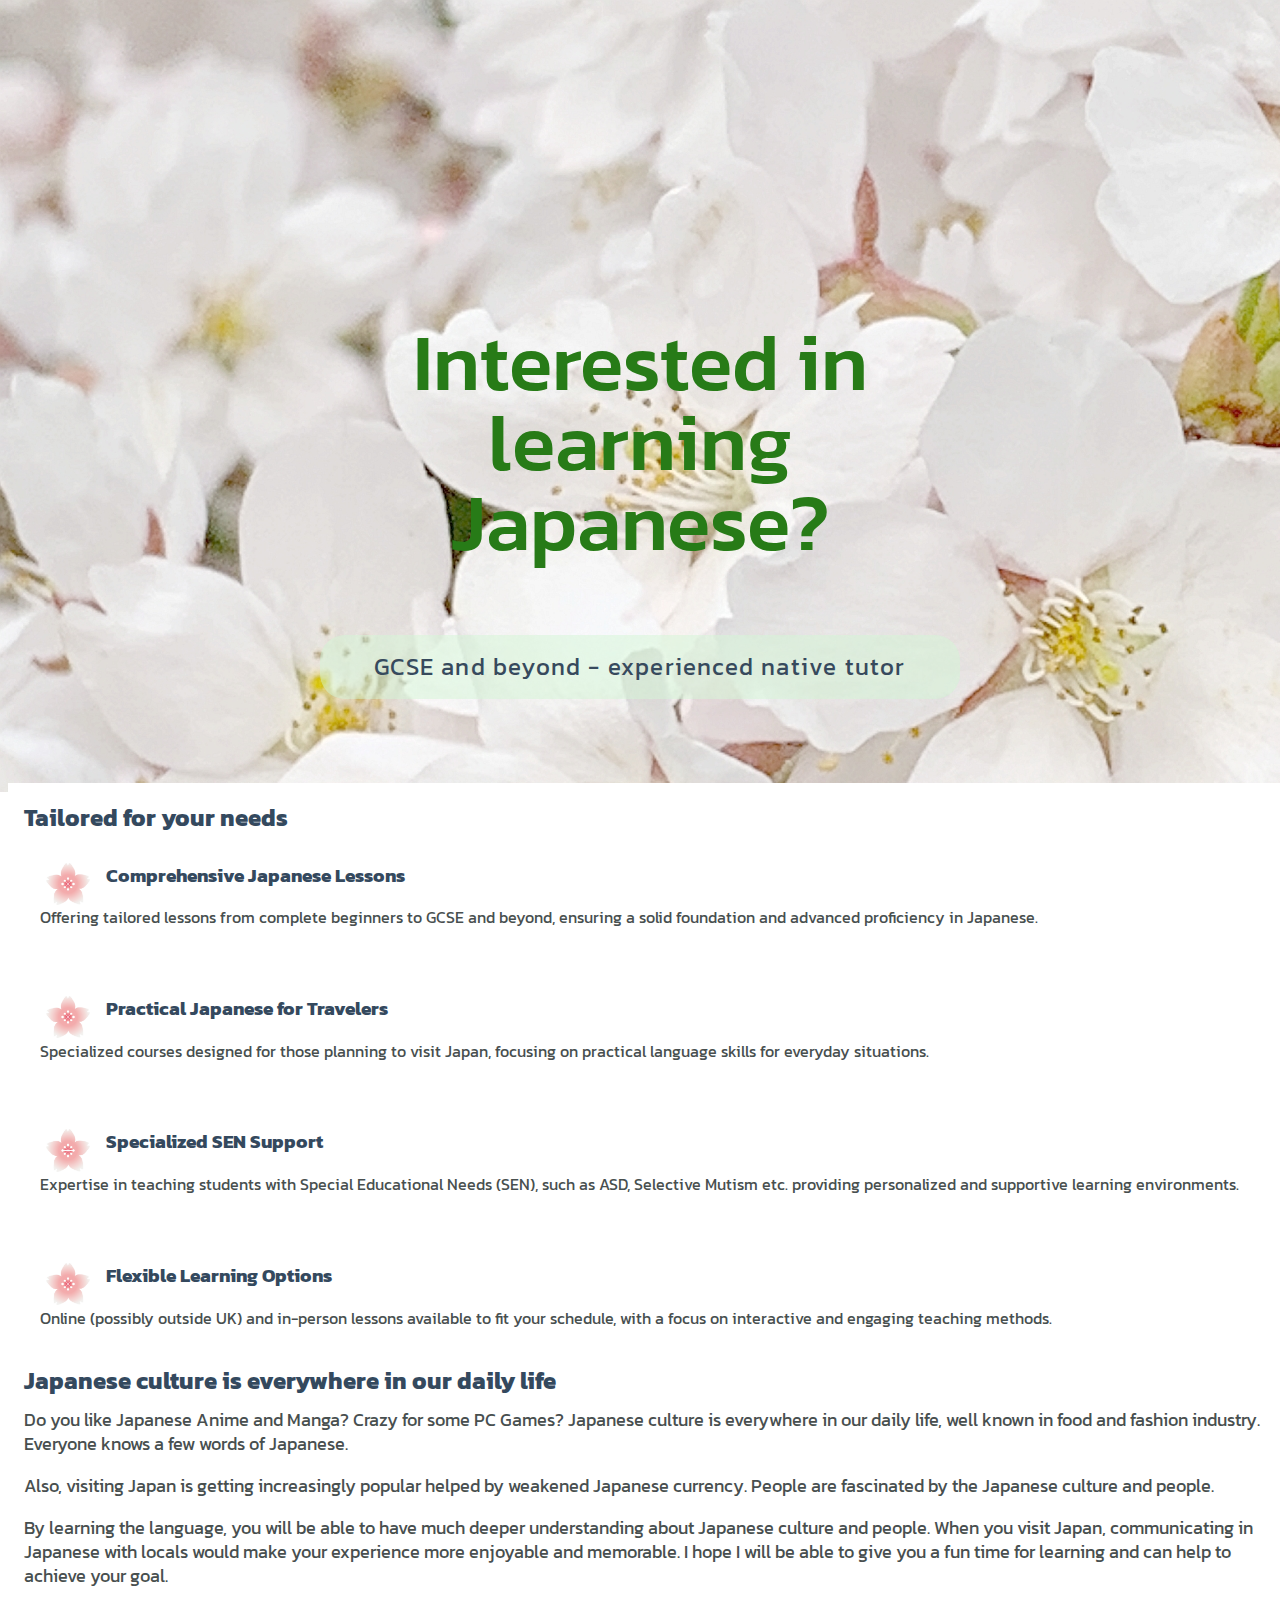
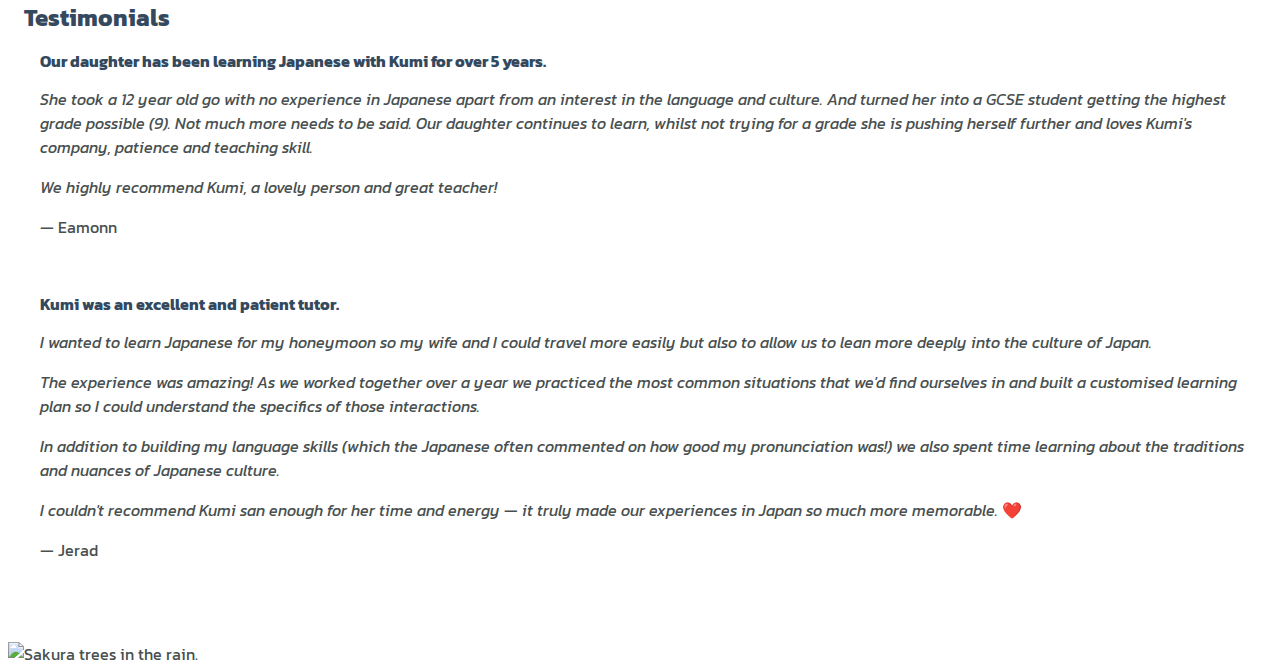
==== index.html @ 094c0b21 "Adjust testimonials" ====
<!-- This html is a modified version of a purecss (https://purecss.io/) layout under the Zlib licence (http://www.zlib.net/zlib_license.html) -->

<!doctype html>
<html lang="en">

<head>
    <meta charset="utf-8">
    <meta name="viewport" content="width=device-width, initial-scale=1.0">
    <title>jptutor</title>
    <link rel="stylesheet" href="https://cdn.jsdelivr.net/npm/purecss@3.0.0/build/pure-min.css"
        integrity="sha384-X38yfunGUhNzHpBaEBsWLO+A0HDYOQi8ufWDkZ0k9e0eXz/tH3II7uKZ9msv++Ls" crossorigin="anonymous">
    <link rel="stylesheet" href="https://cdn.jsdelivr.net/npm/purecss@3.0.0/build/grids-responsive-min.css">
    <link rel="stylesheet" href="https://netdna.bootstrapcdn.com/font-awesome/4.0.3/css/font-awesome.css">
    <link rel="stylesheet" href="styles.css">

    <link rel="preconnect" href="https://fonts.googleapis.com">
    <link rel="preconnect" href="https://fonts.gstatic.com" crossorigin>
    <link
        href="https://fonts.googleapis.com/css2?family=Kanit:ital,wght@0,100;0,200;0,300;0,400;0,500;0,600;0,700;0,800;0,900;1,100;1,200;1,300;1,400;1,500;1,600;1,700;1,800;1,900&display=swap"
        rel="stylesheet">
</head>

<body>

    <div class="header">
        <div class="home-menu pure-menu pure-menu-horizontal pure-menu-fixed">
            <ul class="pure-menu-list">
                <li class="pure-menu-item pure-menu-selected bigger"><a href="index.html" class="pure-menu-link">Home</a></li>
                <li class="pure-menu-item bigger"><a href="about.html" class="pure-menu-link">About</a></li>
                <li class="pure-menu-item bigger"><a href="lessons.html" class="pure-menu-link">Lessons</a></li>
                <li class="pure-menu-item bigger"><a href="contact.html" class="pure-menu-link bigger">Contact</a></li>
            </ul>
        </div>
    </div>

    <div class="splash-container">
        <div class="splash">
            <h1 class="splash-head" style="text-align: center;">Interested in learning Japanese?</h1>
            <p class="splash-subhead splash-links" style="text-align: center;">
                <a href="#info" class="splash-links">GCSE and beyond - experienced native tutor</a>
            </p>
        </div>
    </div>



    <div class="content-wrapper">
        <div class="content">

            <section id="info">
                <h2>Tailored for your needs</h2>
            </section>

            <div class="pure-g">
                <div class="l-box pure-u-1 pure-u-md-1-2 pure-u-lg-1-4">

                    <h3 class="content-subhead">
                        <img class="pure-img icons" src="img/sakura_icon.png" alt="Cherry blossom icon">
                        Comprehensive Japanese Lessons
                    </h3>
                    <p>
                        Offering tailored lessons from complete beginners to GCSE and beyond, ensuring a solid
                        foundation and advanced proficiency in Japanese.
                    </p>
                </div>
                <div class="l-box pure-u-1 pure-u-md-1-2 pure-u-lg-1-4">
                    <h3 class="content-subhead">
                        <img class="pure-img icons" src="img/sakura_icon.png" alt="Cherry blossom icon">
                        Practical Japanese for Travelers
                    </h3>
                    <p>
                        Specialized courses designed for those planning to visit Japan, focusing on practical language
                        skills for everyday situations.
                    </p>
                </div>
                <div class="l-box pure-u-1 pure-u-md-1-2 pure-u-lg-1-4">
                    <h3 class="content-subhead">
                        <img class="pure-img icons" src="img/sakura_icon.png" alt="Cherry blossom icon">
                        Specialized SEN Support
                    </h3>
                    <p>
                        Expertise in teaching students with Special Educational Needs (SEN), such as ASD, Selective
                        Mutism etc. providing personalized and supportive learning environments.
                    </p>
                </div>
                <div class="l-box pure-u-1 pure-u-md-1-2 pure-u-lg-1-4">
                    <h3 class="content-subhead">
                        <img class="pure-img icons" src="img/sakura_icon.png" alt="Cherry blossom icon">
                        Flexible Learning Options
                    </h3>
                    <p>
                        Online (possibly outside UK) and in-person lessons available to fit your schedule, with a focus
                        on interactive and engaging teaching methods.
                    </p>
                </div>

                <section id="culutre">
                <h2>Japanese culture is everywhere in our daily life</h2>
                </section>

                <div style="font-size: 18px;">
                    <p>
                        Do you like Japanese Anime and Manga? Crazy for some PC Games? Japanese culture is everywhere in our daily life, well known in food and fashion industry. Everyone knows a few words of Japanese.
                    </p>

                    <p>
                        Also, visiting Japan is getting increasingly popular helped by weakened Japanese currency. People are fascinated by the Japanese culture and people. 
                    </p>

                    <p>
                        By learning the language, you will be able to have much deeper understanding about Japanese culture and people. When you visit Japan, communicating in Japanese with locals would make your experience more enjoyable and memorable. I hope I will be able to give you a fun time for learning and can help to achieve your goal.
                    </p>
                </div>

                <section id="testimonials">
                    <h2>Testimonials</h2>
                </section>

                <div class="pure-g">

                    <div class="l-box pure-u-1 pure-u-md-1-2">
                       
                        <h4>Our daughter has been learning Japanese with Kumi for over 5 years.</h4>

                        <p> <i>She took a 12 year old go with no experience in Japanese apart from an interest in the language and culture. And turned her into a GCSE student getting the highest grade possible (9). 
                        Not much more needs to be said. Our daughter continues to learn, whilst not trying for a grade she is pushing herself further and loves Kumi's company, 
                        patience and teaching skill. </i></p>
                        
                        <p><i>We highly recommend Kumi, a lovely person and great teacher!</i> </p>
                        
                        <p>&#8212; Eamonn </p> 
                    </div>

                    <div class="l-box pure-u-1 pure-u-md-1-2">
                        
                        <h4>Kumi was an excellent and patient tutor.</h4>

                        <p><i>I wanted to learn Japanese for my honeymoon so my wife and I could travel more easily but also to allow us to lean more deeply into the culture of Japan.</i></p>

                        <p><i>The experience was amazing! As we worked together over a year we practiced the most common situations that we'd find ourselves in and built a customised learning plan so I could 
                        understand the specifics of those interactions.</i></p>

                        <p><i>In addition to building my language skills (which the Japanese often commented on how good my pronunciation was!) we also spent time learning about the traditions and nuances of Japanese culture.</i></p>

                        <p><i>I couldn't recommend Kumi san enough for her time and energy — it truly made our experiences in Japan so much more memorable.</i> ❤️</p>
                       
                        <p>&#8212; Jerad </p> 

                    </div>

                </div>

            </div>

        </div>

        <img width="100%" alt="Sakura trees in the rain." class="pure-img-responsive" src="img/rainy_sakura.png">

    </div>


        <script>

            (function (window, document) {
                var menu = document.getElementById('menu'),
                    rollback,
                    WINDOW_CHANGE_EVENT = ('onorientationchange' in window) ? 'orientationchange' : 'resize';

                function toggleHorizontal() {
                    menu.classList.remove('closing');
                    [].forEach.call(
                        document.getElementById('menu').querySelectorAll('.custom-can-transform'),
                        function (el) {
                            el.classList.toggle('pure-menu-horizontal');
                        }
                    );
                };

                function toggleMenu() {
                    // set timeout so that the panel has a chance to roll up
                    // before the menu switches states
                    if (menu.classList.contains('open')) {
                        menu.classList.add('closing');
                        rollBack = setTimeout(toggleHorizontal, 500);
                    }
                    else {
                        if (menu.classList.contains('closing')) {
                            clearTimeout(rollBack);
                        } else {
                            toggleHorizontal();
                        }
                    }
                    menu.classList.toggle('open');
                    document.getElementById('toggle').classList.toggle('x');
                };

                function closeMenu() {
                    if (menu.classList.contains('open')) {
                        toggleMenu();
                    }
                }

                document.getElementById('toggle').addEventListener('click', function (e) {
                    toggleMenu();
                    e.preventDefault();
                });

                window.addEventListener(WINDOW_CHANGE_EVENT, closeMenu);
            })(this, this.document);

        </script>

</body>

</html>
---- styles.css ----
/*
 * -- NOTICE --
 * This stylesheet is a modified version of a purecss (https://purecss.io/) layout under the Zlib licence (http://www.zlib.net/zlib_license.html)
 */



* {
    -webkit-box-sizing: border-box;
    -moz-box-sizing: border-box;
    box-sizing: border-box;
    /* outline for debugging */
    /* outline: 1px solid red;
	outline-offset: -1px; */
}

/*
 * -- BASE STYLES --
 * Most of these are inherited from Base, but I want to change a few.
 */
body {
    line-height: 1.5em;
    color: #484f4f;
    font-size: 18px;
    font-family: "Kanit";
}


h1,
h2,
h3,
h4,
h5,
h6,
label {
    color: #34495e;
}

h2,
h4 {
    margin-bottom: -0.1em;
    margin-top: 0.3em;
}

th, td {
    padding-left: 15px;
    padding-bottom: 15px;
  }

.pure-img-responsive {
    max-width: 100%;
    height: auto;
}

.icons {
    float: left;
    width: 3.5em;
    padding-right: 0.5em;
}

/*
 * -- MY STYLES --
 */
.margin {
    margin-top: 0%;
    margin-bottom: 0%;
    margin-left: 10%;
    margin-right: 10%;
}

/*
 * -- LAYOUT STYLES --
 * These are some useful classes which I will need
 */
.l-box {
    padding: 1em;

}

.l-box-lrg {
    padding: 2em;
    border-bottom: 1px solid rgba(0, 0, 0, 0.1);
}

.is-center {
    text-align: center;
}

/* Adjust text for smaller screens */
@media (max-width: 35.5em) {
    .bigger {
        font-size: 18px;
    }
}

/*
 * -- PURE FORM STYLES --
 * Style the form inputs and labels
 */
.pure-form label {
    margin: 1em 0 0;
    font-weight: bold;
    font-size: 100%;
}

.pure-form input[type] {
    border: 2px solid #ddd;
    box-shadow: none;
    font-size: 100%;
    width: 100%;
    margin-bottom: 1em;
}

/*
 * -- PURE BUTTON STYLES --
 * I want my pure-button elements to look a little different
 */
.pure-button {
    background-color: #1f8dd6;
    color: white;
    padding: 0.5em 2em;
    border-radius: 5px;
    margin-top: 1em;
}

a.pure-button-primary {
    background: white;
    color: #1f8dd6;
    border-radius: 5px;
    font-size: 120%;
}


/*
 * -- MENU STYLES --
 * I want to customize how my .pure-menu looks at the top of the page
 */

.home-menu {
    padding: 0.5em;
    text-align: center;
    box-shadow: 0 1px 1px rgba(0, 0, 0, 0.10);
    background: #a1d5ef;

}

.home-menu a {
    color: #0c5e94;
}

.home-menu li a:hover,
.home-menu li a:focus {
    background: none;
    border: none;
    color: #010101;
}

.pure-menu .pure-menu-fixed {
    /* Fixed menus normally have a border at the bottom. */
    border-bottom: none;
    /* I need a higher z-index here because of the scroll-over effect. */
    z-index: 4;
}

.home-menu .pure-menu-heading {
    color: white;
    font-weight: 400;
    font-size: 120%;
}

.home-menu .pure-menu-selected a {
    /* color: white; */
}


@media (min-width: 48em) {
    .home-menu {
        border: 2px;
        border-color: rgb(247, 247, 247);
    }
}


/*
 * -- SPLASH STYLES --
 * This is the blue top section that appears on the page.
 */

.splash-container {
    background: url("sakura.jpg");
    z-index: 1;
    overflow: hidden;
    /* The following styles are required for the "scroll-over" effect */
    width: 100%;
    height: 88%;
    top: 0;
    left: 0;
    position: fixed !important;
}

.splash {
    /* absolute center .splash within .splash-container */
    width: 80%;
    /* height: 50%; */
    margin: auto;
    position: absolute;
    top: 100px;
    left: 0;
    bottom: 0;
    right: 0;
    text-align: left;
}

/* This is the main heading that appears on the blue section */
.splash-head {
    font-size: 40px;
    font-weight: bold;
    color: #277b17;
    /* border: 3px solid #76e8a1; */
    /* padding: 1em 1.6em 0.5em; */
    padding: 20px;
    font-weight: 500;
    line-height: 1em;
    line-height: 1;
}

/* This is the subheading that appears on the blue section */
.splash-subhead {
    color: #374A5D;
    padding: 20px;
    letter-spacing: 0.05em;
    font-size: x-large;
    line-height: 1;
    /* text-shadow: 2px 2px #49fff0; */
    background-color: rgba(211, 245, 214, 0.5);
    border-radius: 25px;
}

.splash-links {

    a:link,
    a:visited {
        text-decoration: none;
        color: #374A5D;
    }
}

/*
 * -- CONTENT STYLES --
 * This represents the content area (everything below the blue section)
 */
.content-wrapper {
    /* These styles are required for the "scroll-over" effect */
    position: absolute;
    top: 87%;
    width: 100%;
    min-height: 12%;
    z-index: 2;
    background: white;

}

.container {
	max-width: 60em; 	
	margin: 0 auto;
}


/* We want to give the content area some more padding */
.content {
    padding: 1em 1em 3em;
}

/* This is the class used for the main content headers (<h2>) */
.content-head {
    font-weight: 400;
    /* text-transform: uppercase; */
    letter-spacing: 0.1em;
    margin: 2em 0 1em;
}

/* This is a modifier class used when the content-head is inside a ribbon */
.content-head-ribbon {
    color: white;
}

/* This is the class used for the content sub-headers (<h3>) */
.content-subhead {
    /* color: #1f8dd6; */
}

.content-subhead i {
    margin-right: 7px;
}

/* This is the class used for the footer */
.footer {
    background: #111;
    position: fixed;
    bottom: 0;
    width: 100%;
}

/* For mobile width */
@media (max-width: 47.999em) {

    .custom-menu-3 {
        text-align: left;
    }

    .custom-toggle {
        display: block;
    }

    .content-head {
        text-align: center;
    }

}

/*
 * -- TABLET (AND UP) MEDIA QUERIES --
 * On tablets and other medium-sized devices, we want to customize some
 * of the mobile styles.
 */
@media (min-width: 48em) {

    /* We increase the body font size */
    body {
        font-size: 16px;
    }

    /* We can align the menu header to the left, but float the
    menu items to the right. */
    .home-menu {
        text-align: left;
    }

    .home-menu ul {
        float: right;
    }

    /* We increase the height of the splash-container */
    /*    .splash-container {
        height: 500px;
    }*/

    /* We decrease the width of the .splash, since we have more width
    to work with */
    .splash {
        width: 50%;
        height: 50%;
    }

    .splash-head {
        font-size: 250%;
    }


    /* We remove the border-separator assigned to .l-box-lrg */
    .l-box-lrg {
        border: none;
        margin-top: 2em;
    }

}

/*
 * -- DESKTOP (AND UP) MEDIA QUERIES --
 * On desktops and other large devices, we want to over-ride some
 * of the mobile and tablet styles.
 */
@media (min-width: 78em) {

    /* We increase the header font size even more */
    .splash-head {
        font-size: 500%;
    }
}

/* For new menu */

.custom-wrapper {
    margin-bottom: 1em;
    -webkit-font-smoothing: antialiased;
    height: 3em;
    overflow: hidden;
    -webkit-transition: height 0.5s;
    -moz-transition: height 0.5s;
    -ms-transition: height 0.5s;
    transition: height 0.5s;
}

.custom-wrapper.open {
    height: 15.5em;
}

.custom-menu-3 {
    text-align: right;
    padding-right: 30px;
}

.custom-toggle {
    width: 34px;
    height: 34px;
    position: absolute;
    top: 0;
    right: 0;
    display: none;
}

.custom-toggle .bar {
    background-color: black;
    display: block;
    width: 30px;
    height: 3px;
    border-radius: 100px;
    position: absolute;
    top: 20px;
    right: 7px;
    -webkit-transition: all 0.5s;
    -moz-transition: all 0.5s;
    -ms-transition: all 0.5s;
    transition: all 0.5s;
}

.custom-toggle .bar:first-child {
    -webkit-transform: translateY(-6px);
    -moz-transform: translateY(-6px);
    -ms-transform: translateY(-6px);
    transform: translateY(-6px);
}

.custom-toggle.x .bar {
    -webkit-transform: rotate(45deg);
    -moz-transform: rotate(45deg);
    -ms-transform: rotate(45deg);
    transform: rotate(45deg);
}

.custom-toggle.x .bar:first-child {
    -webkit-transform: rotate(-45deg);
    -moz-transform: rotate(-45deg);
    -ms-transform: rotate(-45deg);
    transform: rotate(-45deg);
}
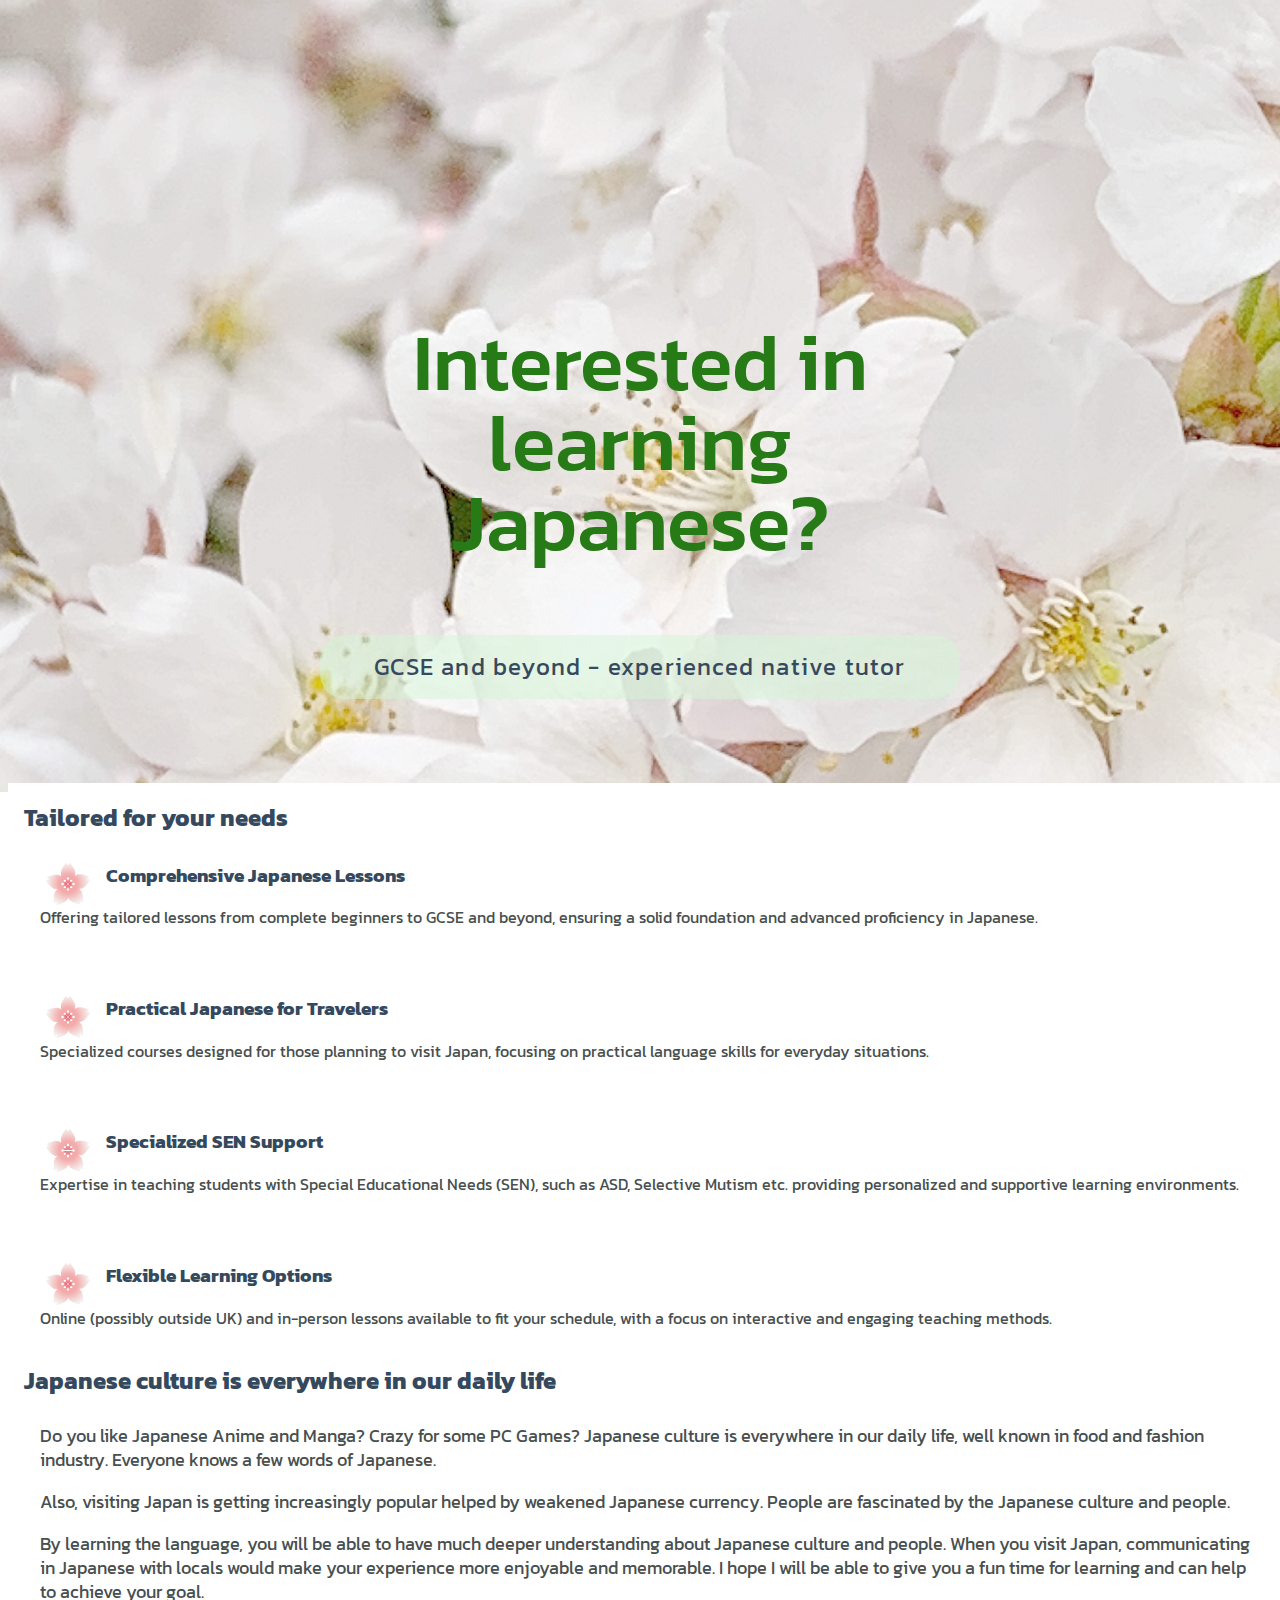
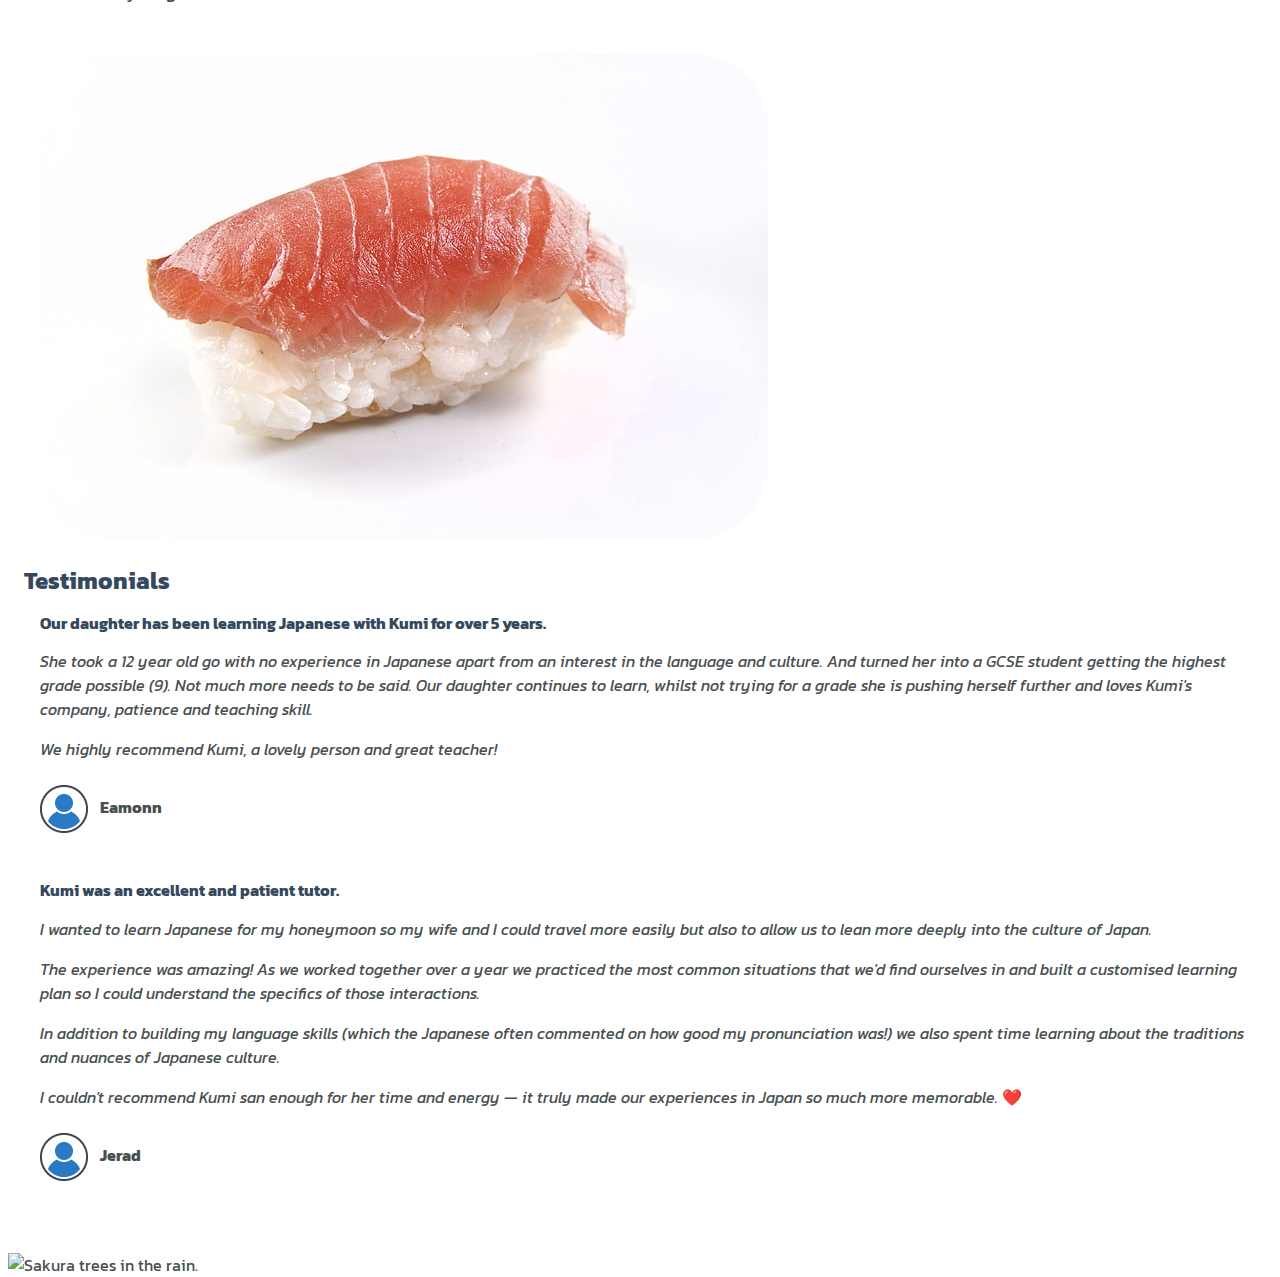
==== commit d848002d: "Tweak testimonials, add sushi" ====
--- a/index.html
+++ b/index.html
@@ -44,8 +44,8 @@
 
 
 
-    <div class="content-wrapper">
-        <div class="content">
+<div class="content-wrapper">
+    <div class="content">
 
             <section id="info">
                 <h2>Tailored for your needs</h2>
@@ -98,20 +98,31 @@
                 <h2>Japanese culture is everywhere in our daily life</h2>
                 </section>
 
-                <div style="font-size: 18px;">
-                    <p>
-                        Do you like Japanese Anime and Manga? Crazy for some PC Games? Japanese culture is everywhere in our daily life, well known in food and fashion industry. Everyone knows a few words of Japanese.
-                    </p>
-
-                    <p>
-                        Also, visiting Japan is getting increasingly popular helped by weakened Japanese currency. People are fascinated by the Japanese culture and people. 
-                    </p>
-
-                    <p>
-                        By learning the language, you will be able to have much deeper understanding about Japanese culture and people. When you visit Japan, communicating in Japanese with locals would make your experience more enjoyable and memorable. I hope I will be able to give you a fun time for learning and can help to achieve your goal.
-                    </p>
-                </div>
-
+                <div class="pure-g">
+
+                    <div class="l-box pure-u-1 pure-u-3-5 pure-u-md-3-5">
+
+                        <div style="font-size: 18px;">
+                            <p>
+                                Do you like Japanese Anime and Manga? Crazy for some PC Games? Japanese culture is everywhere in our daily life, well known in food and fashion industry. Everyone knows a few words of Japanese.
+                            </p>
+
+                            <p>
+                                Also, visiting Japan is getting increasingly popular helped by weakened Japanese currency. People are fascinated by the Japanese culture and people. 
+                            </p>
+
+                            <p>
+                                By learning the language, you will be able to have much deeper understanding about Japanese culture and people. When you visit Japan, communicating in Japanese with locals would make your experience more enjoyable and memorable. I hope I will be able to give you a fun time for learning and can help to achieve your goal.
+                            </p>
+                        </div>
+
+                    </div>
+
+                    <div class="l-box pure-u-1 pure-u-2-5 pure-u-md-2-5">
+                        <img src="img/sushi.jpg" class="pure-img-responsive" style="border-radius: 75px;" alt="Photo of a sushi.">
+                    </div>
+                <div>
+            
                 <section id="testimonials">
                     <h2>Testimonials</h2>
                 </section>
@@ -119,44 +130,64 @@
                 <div class="pure-g">
 
                     <div class="l-box pure-u-1 pure-u-md-1-2">
-                       
+                        
                         <h4>Our daughter has been learning Japanese with Kumi for over 5 years.</h4>
 
-                        <p> <i>She took a 12 year old go with no experience in Japanese apart from an interest in the language and culture. And turned her into a GCSE student getting the highest grade possible (9). 
+                        <p>
+                            <i>She took a 12 year old go with no experience in Japanese apart from an interest in the language and culture. And turned her into a GCSE student getting the highest grade possible (9). 
                         Not much more needs to be said. Our daughter continues to learn, whilst not trying for a grade she is pushing herself further and loves Kumi's company, 
-                        patience and teaching skill. </i></p>
-                        
-                        <p><i>We highly recommend Kumi, a lovely person and great teacher!</i> </p>
-                        
-                        <p>&#8212; Eamonn </p> 
-                    </div>
+                        patience and teaching skill.</i>
+                        </p>
+                        
+                        <p>
+                            <i>We highly recommend Kumi, a lovely person and great teacher!</i>
+                        </p>
+                        <div class="pure-u-1">
+                            <img src="img/person.png" alt="Avatar" style="vertical-align: middle; margin-left: -0.5em;"> <b>Eamonn</b>
+                        </div>
+                        
+                    </div>
+
 
                     <div class="l-box pure-u-1 pure-u-md-1-2">
                         
                         <h4>Kumi was an excellent and patient tutor.</h4>
 
-                        <p><i>I wanted to learn Japanese for my honeymoon so my wife and I could travel more easily but also to allow us to lean more deeply into the culture of Japan.</i></p>
-
-                        <p><i>The experience was amazing! As we worked together over a year we practiced the most common situations that we'd find ourselves in and built a customised learning plan so I could 
-                        understand the specifics of those interactions.</i></p>
-
-                        <p><i>In addition to building my language skills (which the Japanese often commented on how good my pronunciation was!) we also spent time learning about the traditions and nuances of Japanese culture.</i></p>
-
-                        <p><i>I couldn't recommend Kumi san enough for her time and energy — it truly made our experiences in Japan so much more memorable.</i> ❤️</p>
-                       
-                        <p>&#8212; Jerad </p> 
+                        <p>
+                            <i>I wanted to learn Japanese for my honeymoon so my wife and I could travel more easily but also to allow us to lean more deeply into the culture of Japan.</i>
+                        </p>
+
+                        <p>
+                            <i>The experience was amazing! As we worked together over a year we practiced the most common situations that we'd find ourselves in and built a customised learning plan so I could 
+                        understand the specifics of those interactions.</i>
+                        </p>
+
+                        <p>
+                            <i>In addition to building my language skills (which the Japanese often commented on how good my pronunciation was!) we also spent time learning about the traditions and nuances of Japanese culture.</i>
+                        </p>
+
+                        <p>
+                            <i>I couldn't recommend Kumi san enough for her time and energy — it truly made our experiences in Japan so much more memorable.</i> ❤️
+                        </p>
+                        
+                        <div class="pure-u-1">
+                            <img src="img/person.png" alt="Avatar" style="vertical-align: middle; margin-left: -0.5em;"> <b>Jerad</b>
+                            </div>
 
                     </div>
 
                 </div>
 
             </div>
-
         </div>
 
-        <img width="100%" alt="Sakura trees in the rain." class="pure-img-responsive" src="img/rainy_sakura.png">
-
     </div>
+
+</div>
+
+    <img width="100%" alt="Sakura trees in the rain." class="pure-img-responsive" src="img/rainy_sakura.png">
+
+</div>
 
 
         <script>
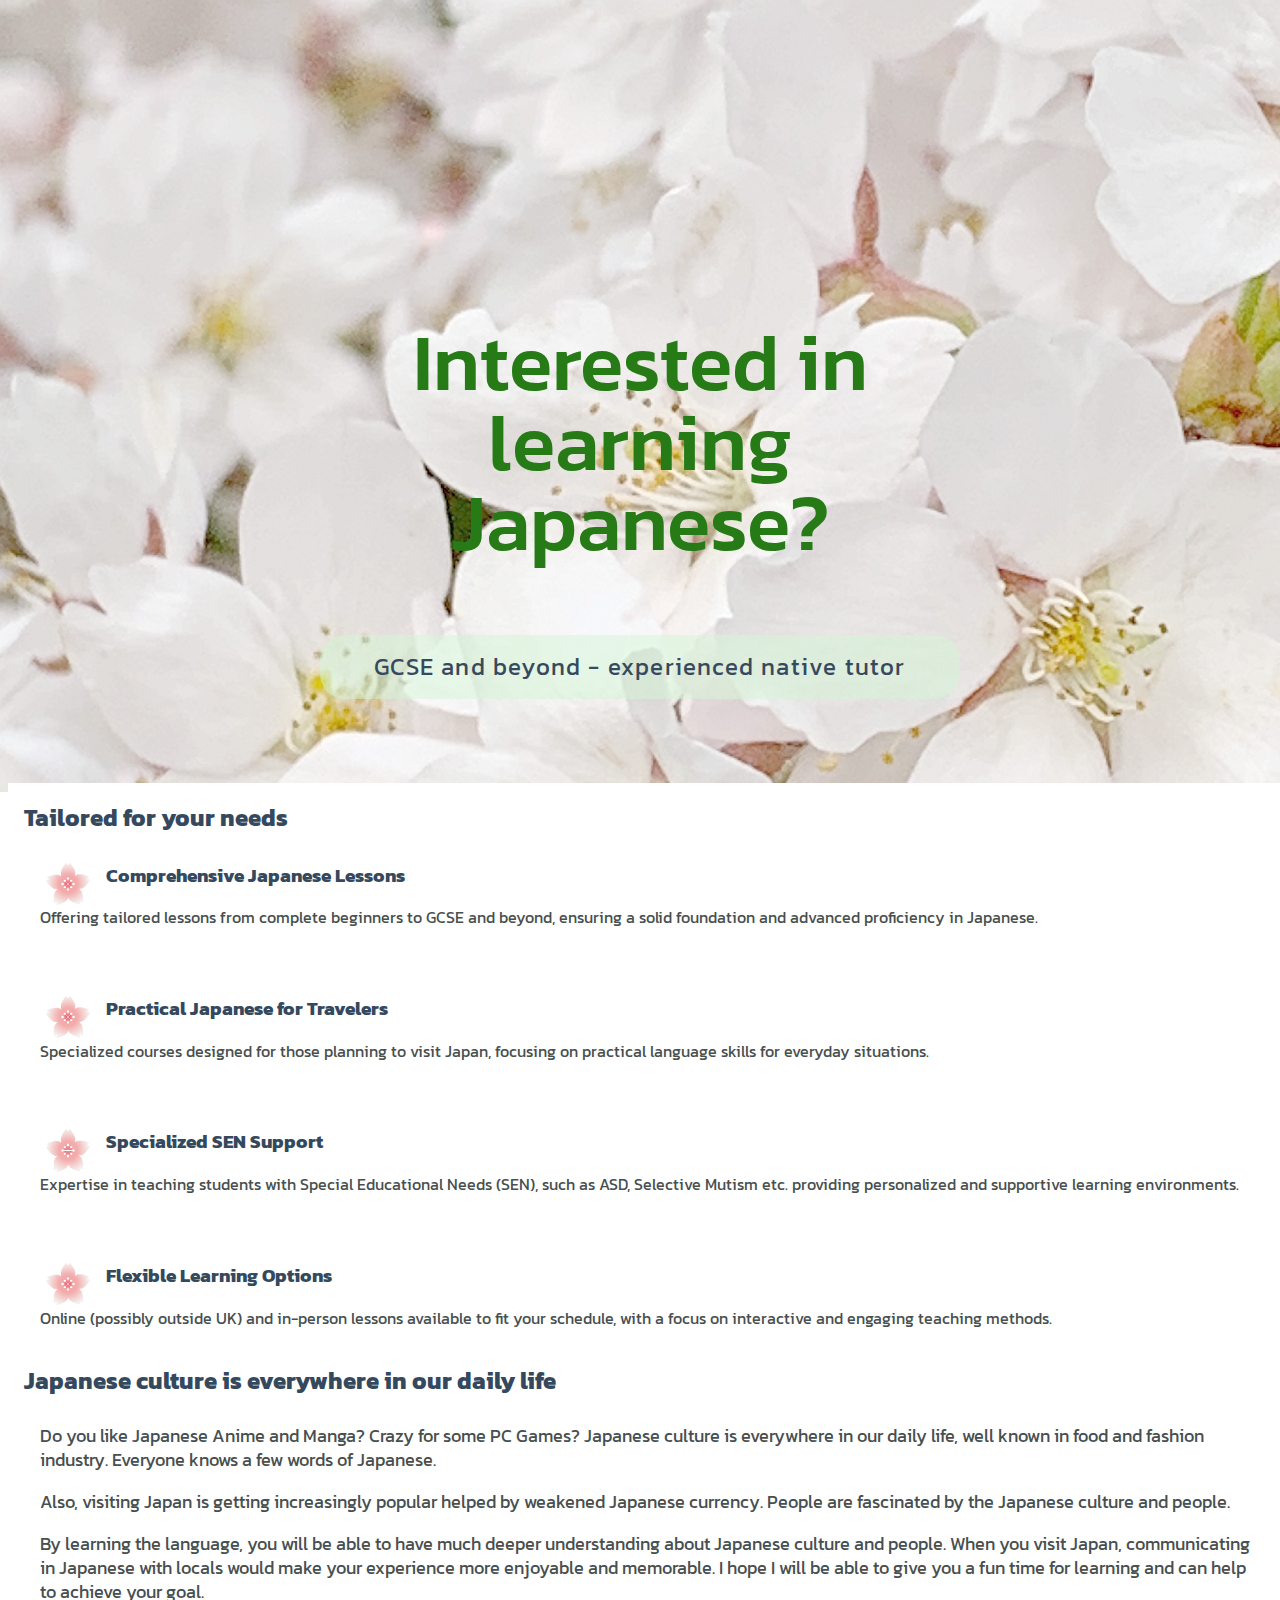
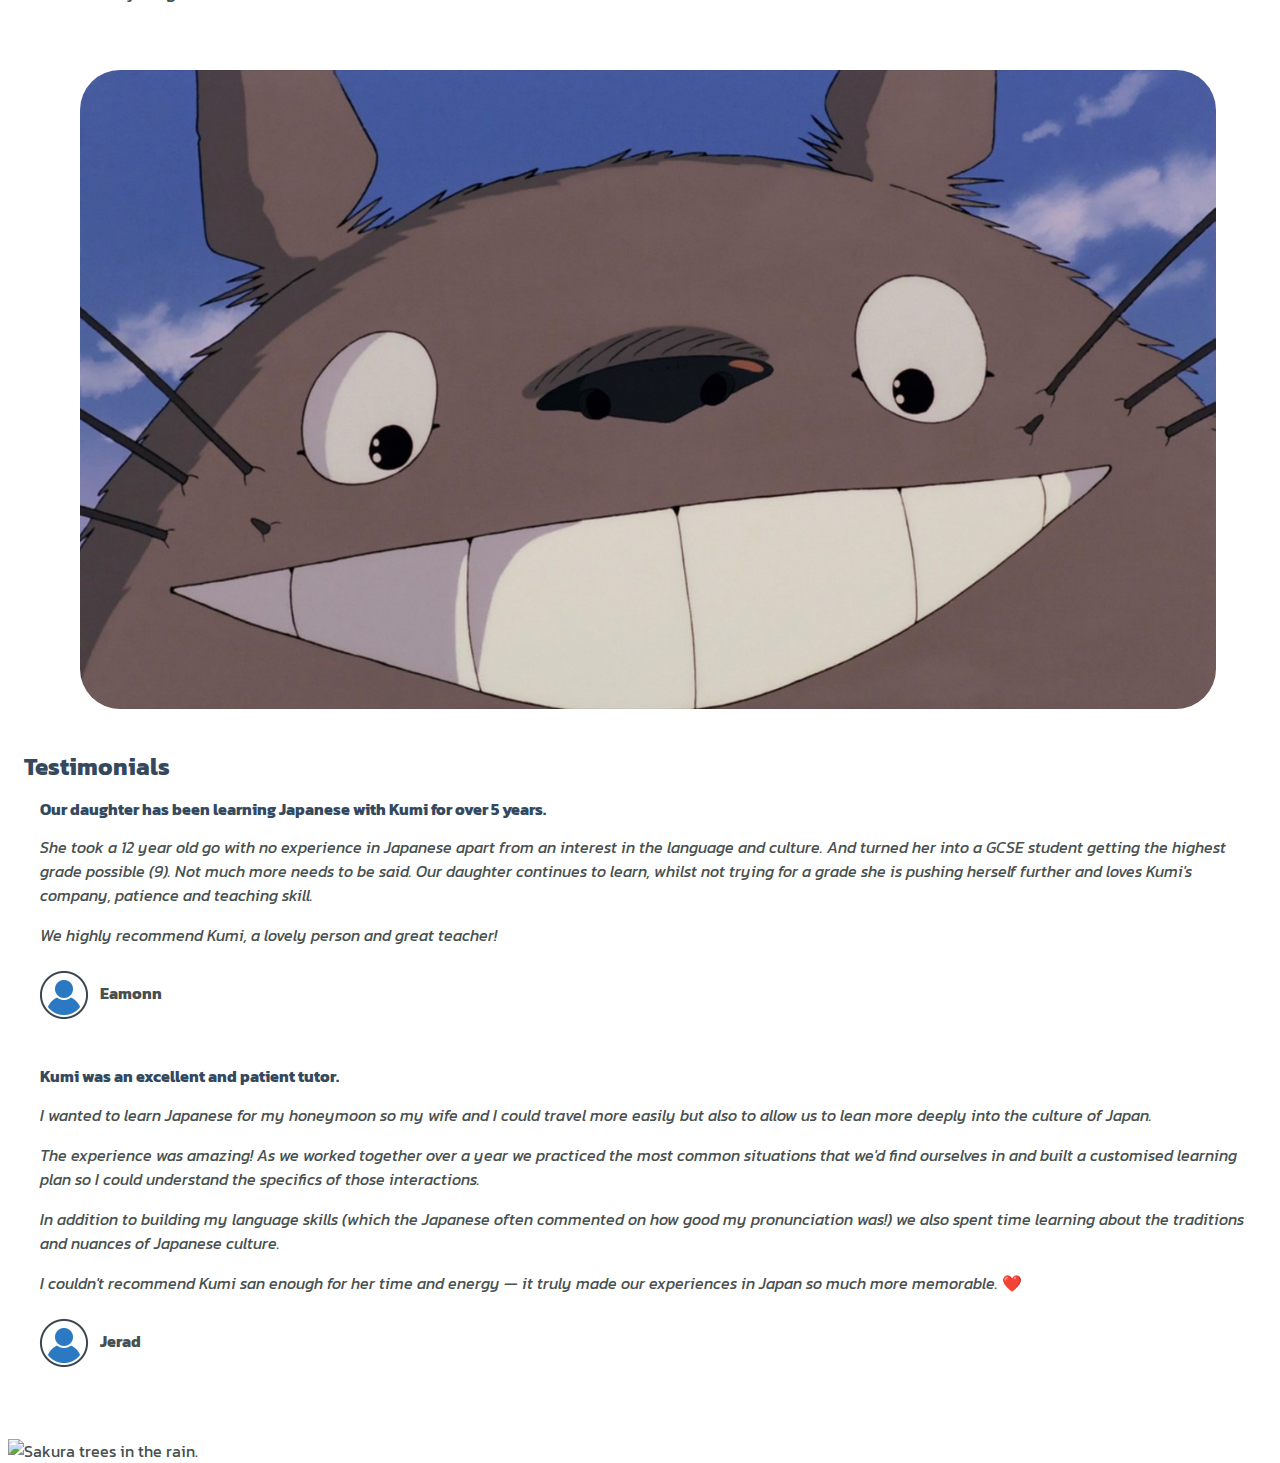
==== commit 6de1dfa0: "Totro image" ====
--- a/index.html
+++ b/index.html
@@ -4,6 +4,7 @@
 <html lang="en">
 
 <head>
+    
     <meta charset="utf-8">
     <meta name="viewport" content="width=device-width, initial-scale=1.0">
     <title>jptutor</title>
@@ -119,7 +120,10 @@
                     </div>
 
                     <div class="l-box pure-u-1 pure-u-2-5 pure-u-md-2-5">
-                        <img src="img/sushi.jpg" class="pure-img-responsive" style="border-radius: 75px;" alt="Photo of a sushi.">
+                        <figure>
+                            <img src="img/totoro.jpg" class="pure-img-responsive" style="border-radius: 40px;" alt="Close-up of the anime character 'Totoro'">
+                        </figure>
+                        
                     </div>
                 <div>
             
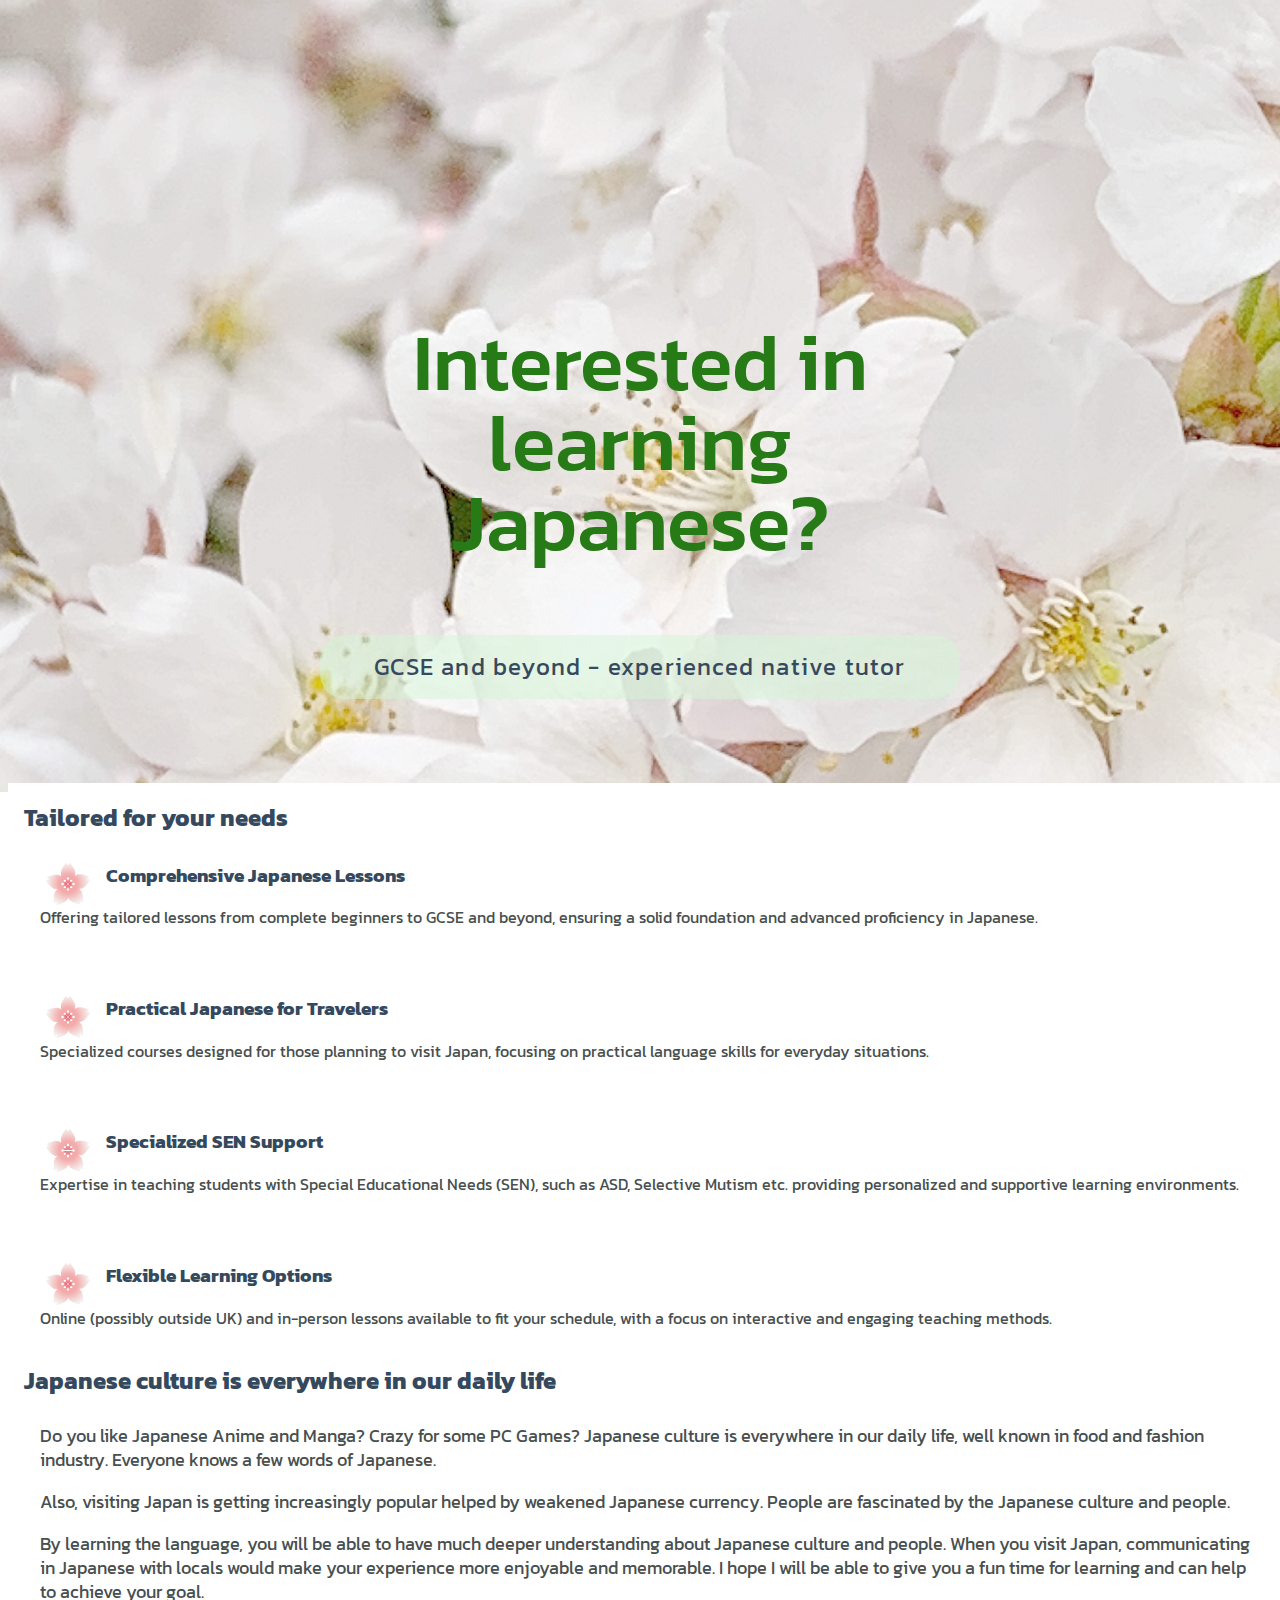
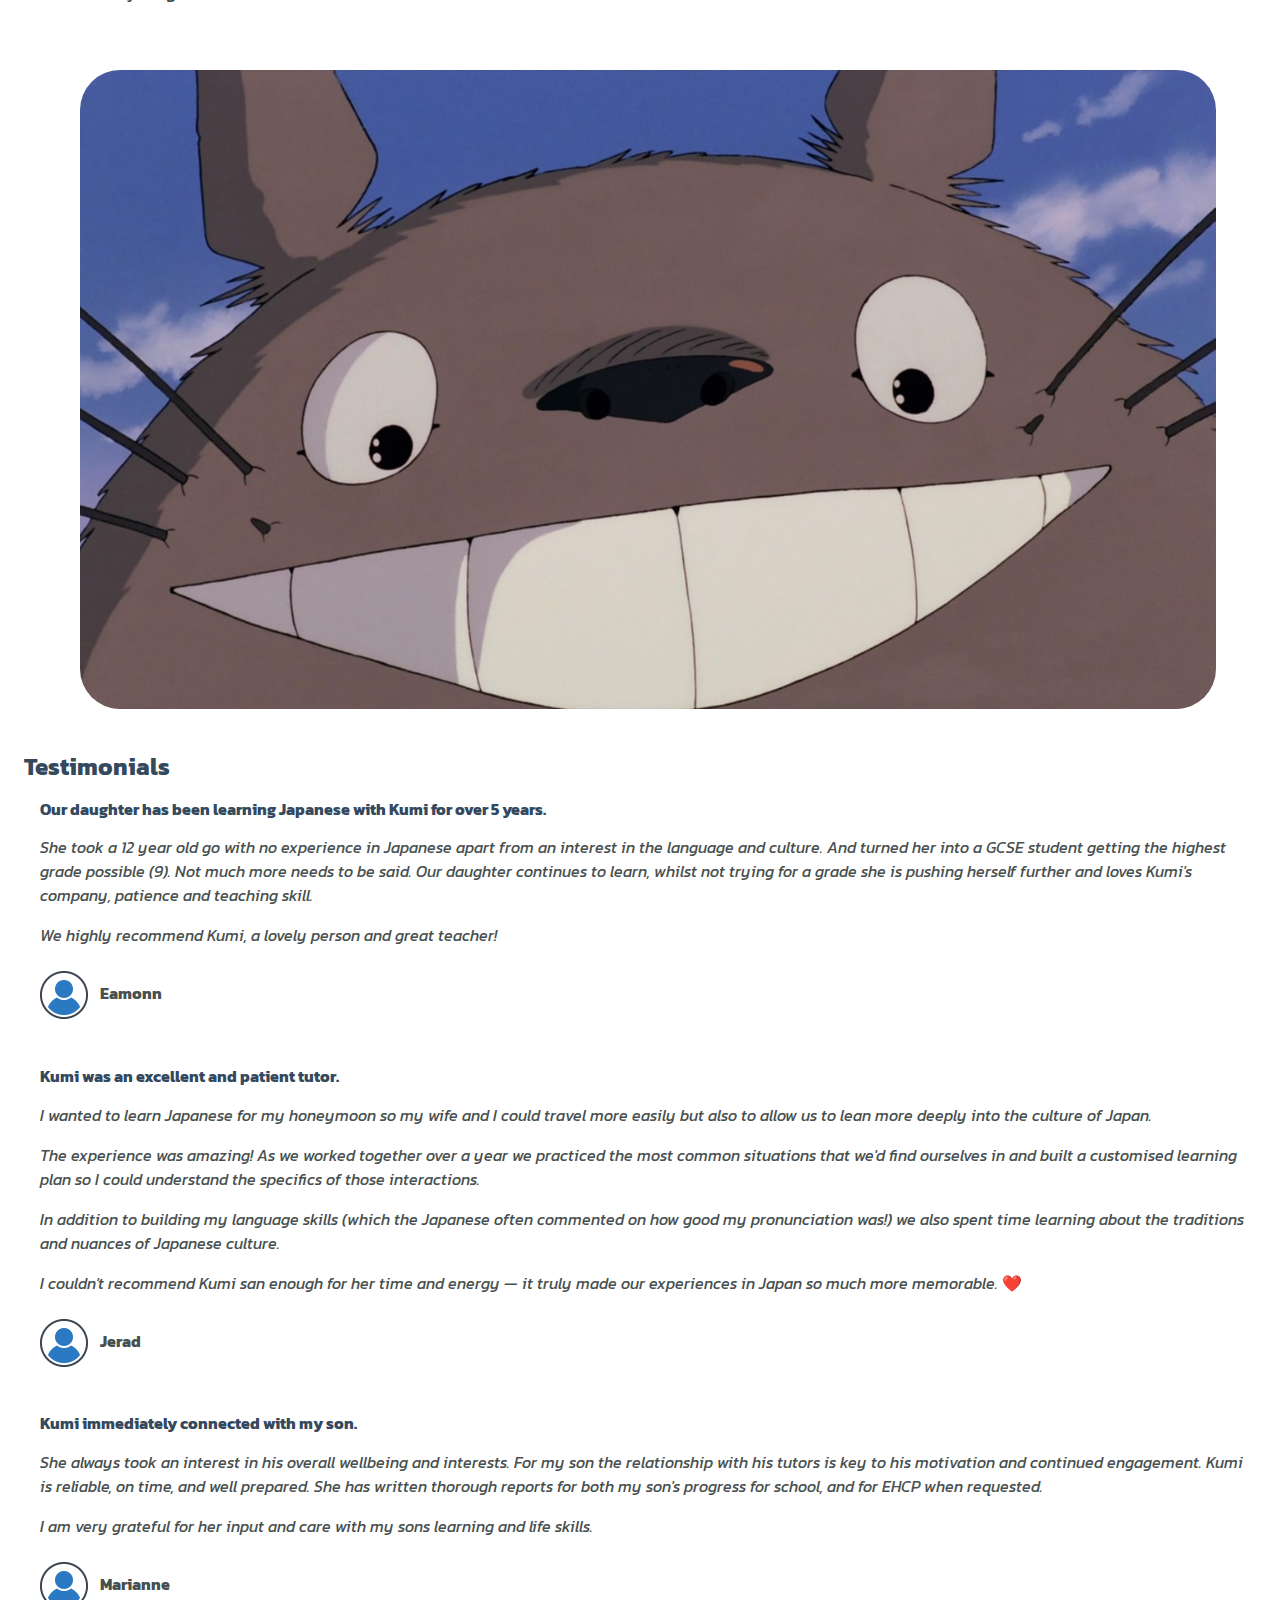
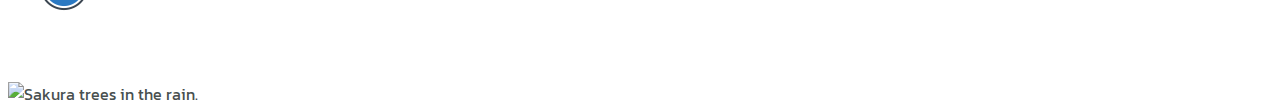
==== commit cba79aa3: "Add testimonial" ====
--- a/index.html
+++ b/index.html
@@ -133,7 +133,7 @@
 
                 <div class="pure-g">
 
-                    <div class="l-box pure-u-1 pure-u-md-1-2">
+                    <div class="l-box pure-u-1 pure-u-md-1-3">
                         
                         <h4>Our daughter has been learning Japanese with Kumi for over 5 years.</h4>
 
@@ -153,7 +153,7 @@
                     </div>
 
 
-                    <div class="l-box pure-u-1 pure-u-md-1-2">
+                    <div class="l-box pure-u-1 pure-u-md-1-3">
                         
                         <h4>Kumi was an excellent and patient tutor.</h4>
 
@@ -176,6 +176,27 @@
                         
                         <div class="pure-u-1">
                             <img src="img/person.png" alt="Avatar" style="vertical-align: middle; margin-left: -0.5em;"> <b>Jerad</b>
+                            </div>
+
+                    </div>
+
+                    
+                    <div class="l-box pure-u-1 pure-u-md-1-3">
+
+                    
+                        <h4>Kumi immediately connected with my son.</h4>
+
+                        <p>
+                            <i>She always took an interest in his overall wellbeing and interests. For my son the relationship with his tutors is key to his motivation and continued engagement. Kumi is reliable,  on time, and well prepared.  She has written thorough reports for both my son's progress for school, and for EHCP when requested. </i>
+                        </p>
+
+                        <p>
+                            <i>I am very grateful for her input and care with my sons learning and life skills.</i>
+                        </p>
+
+                                              
+                        <div class="pure-u-1">
+                            <img src="img/person.png" alt="Avatar" style="vertical-align: middle; margin-left: -0.5em;"> <b>Marianne</b>
                             </div>
 
                     </div>
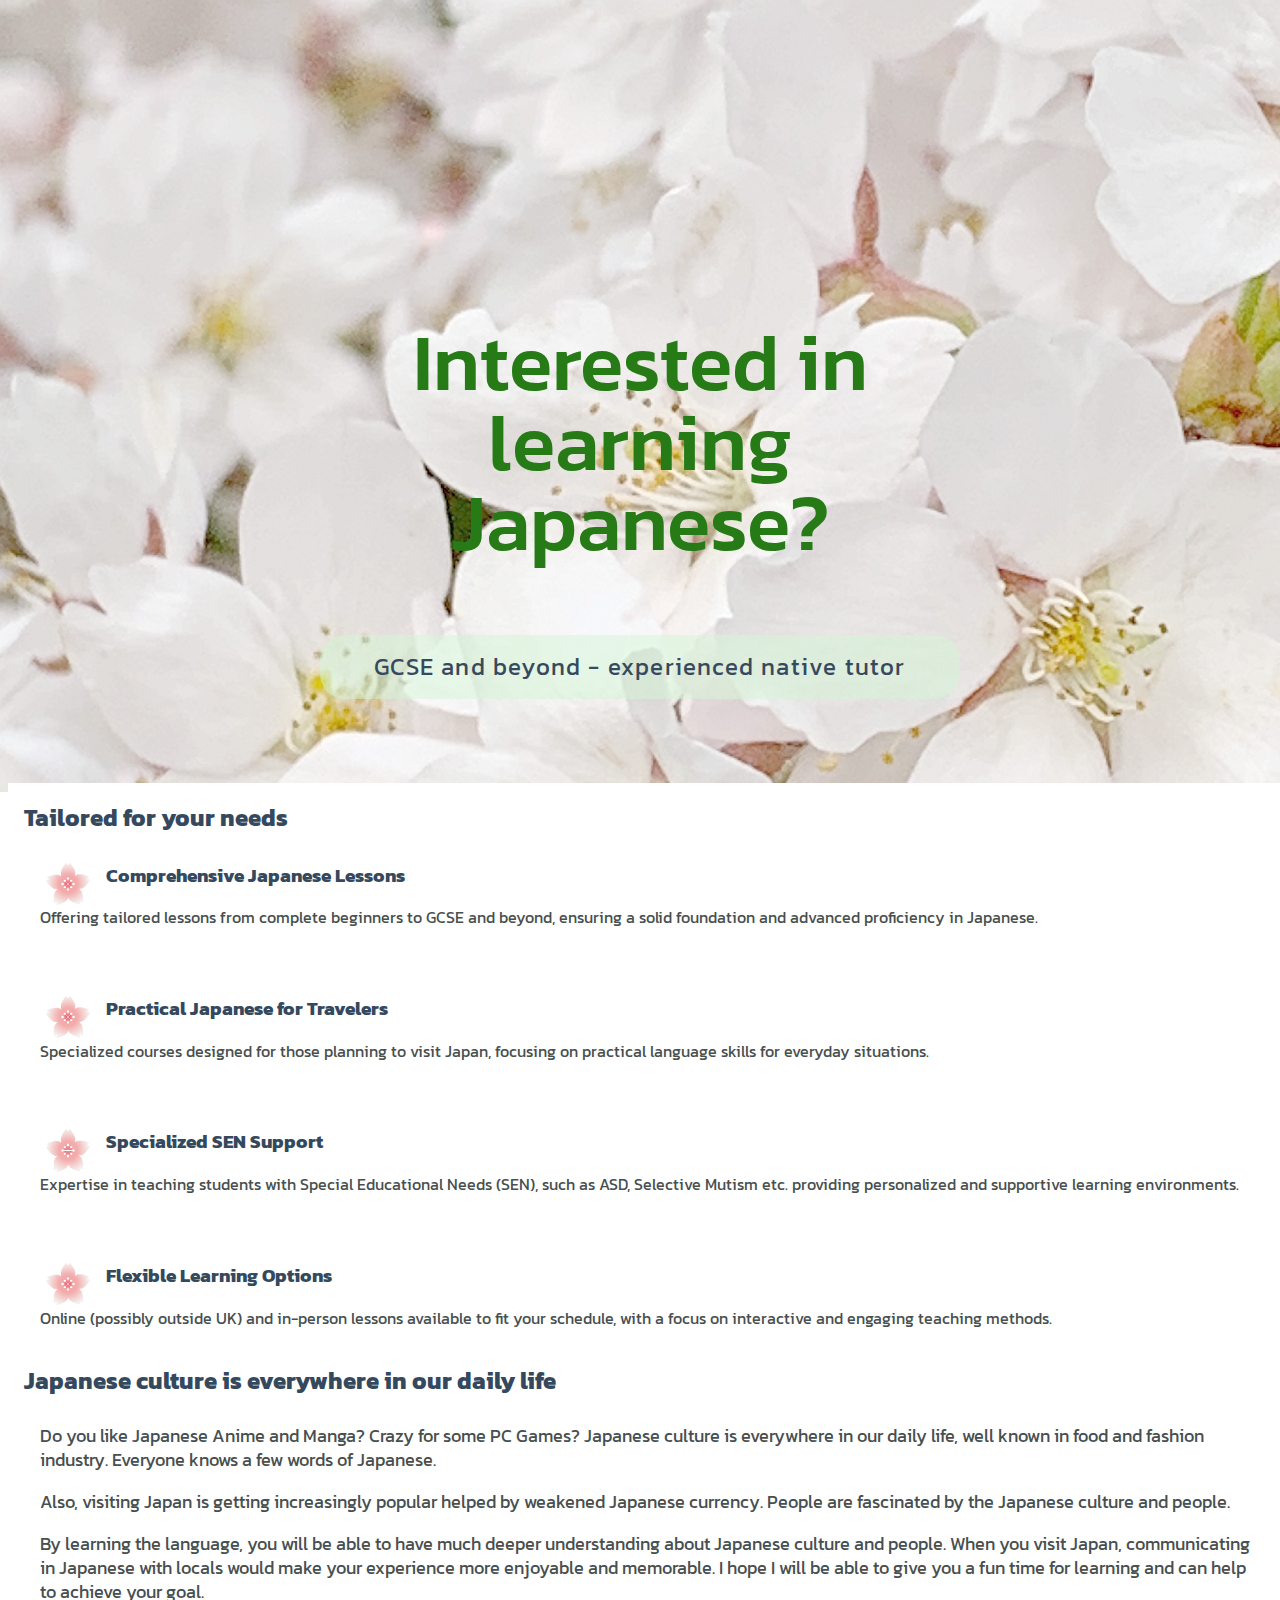
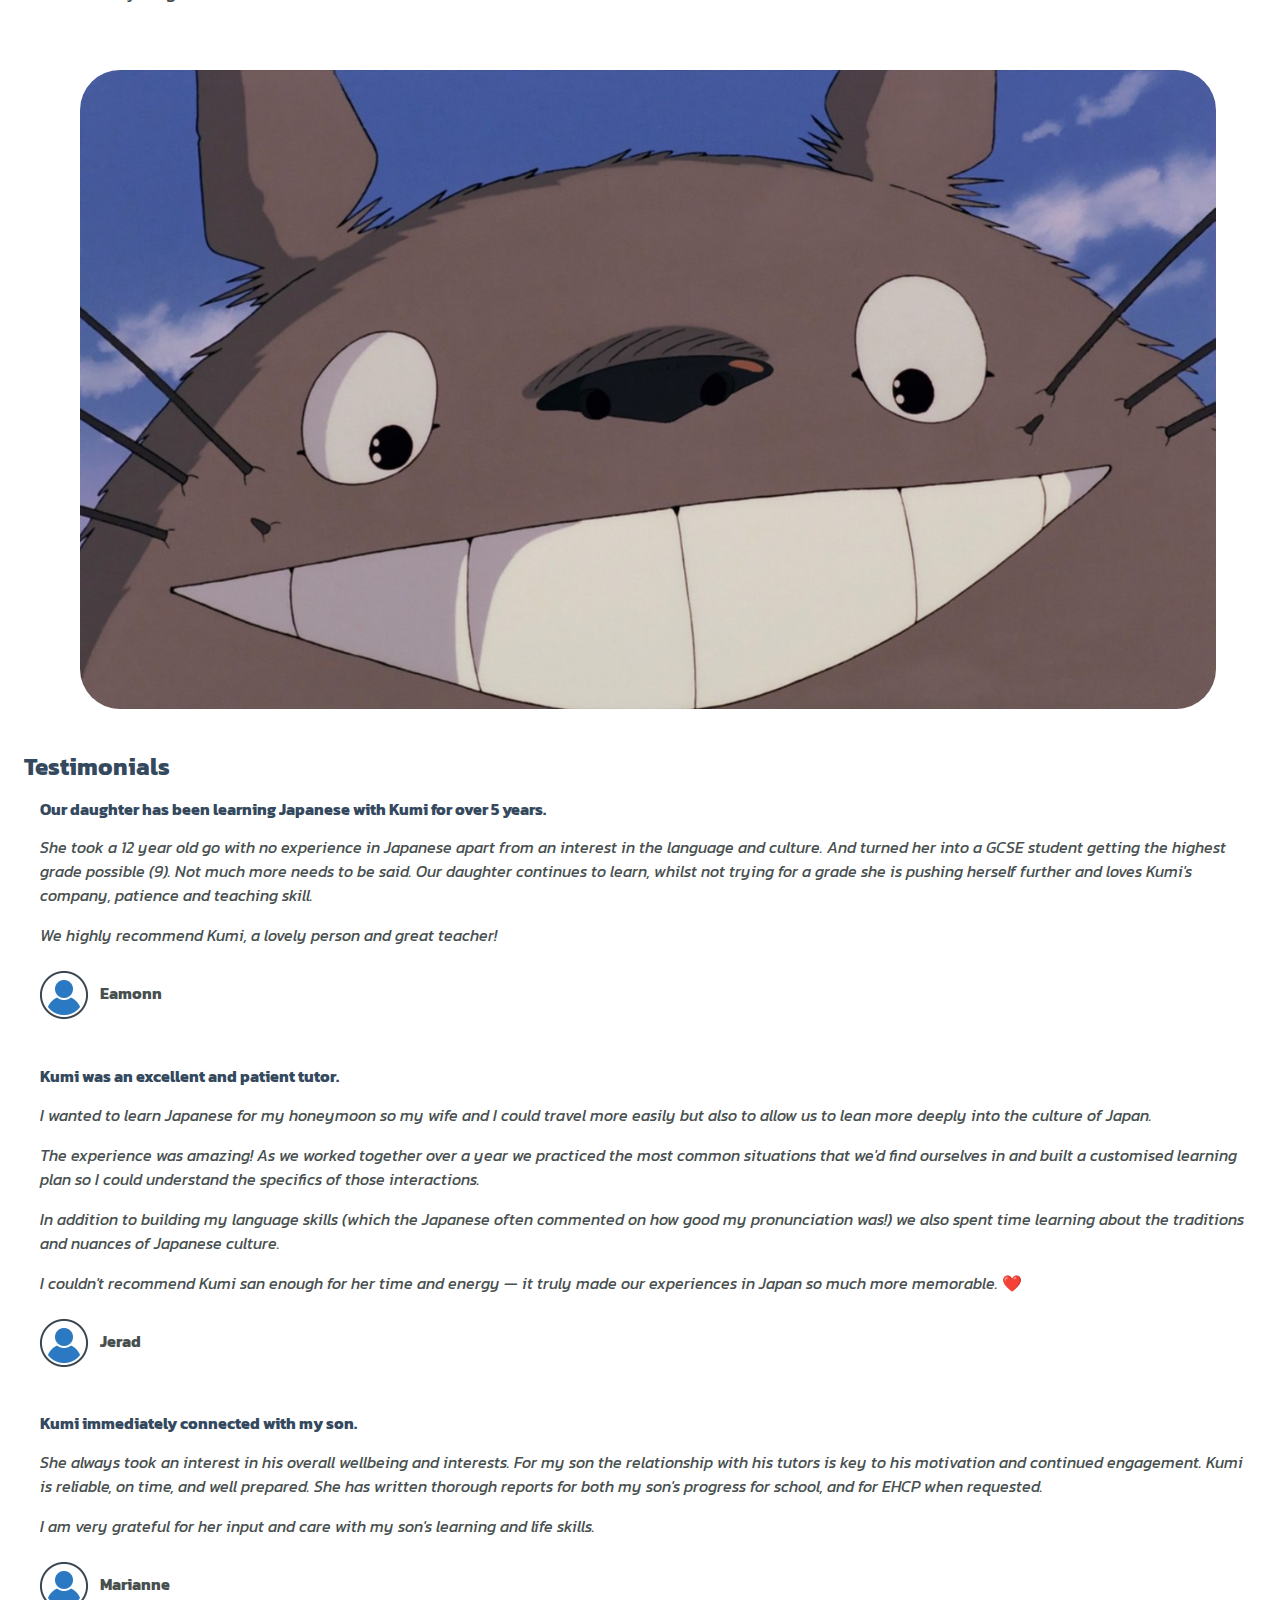
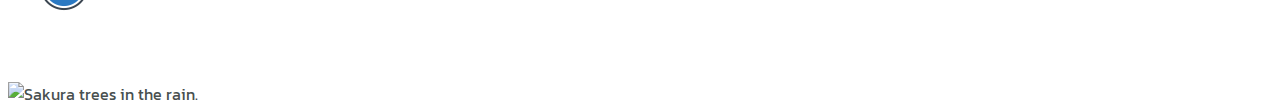
==== commit bbed40cc: "Typo" ====
--- a/index.html
+++ b/index.html
@@ -191,7 +191,7 @@
                         </p>
 
                         <p>
-                            <i>I am very grateful for her input and care with my sons learning and life skills.</i>
+                            <i>I am very grateful for her input and care with my son's learning and life skills.</i>
                         </p>
 
                                               
